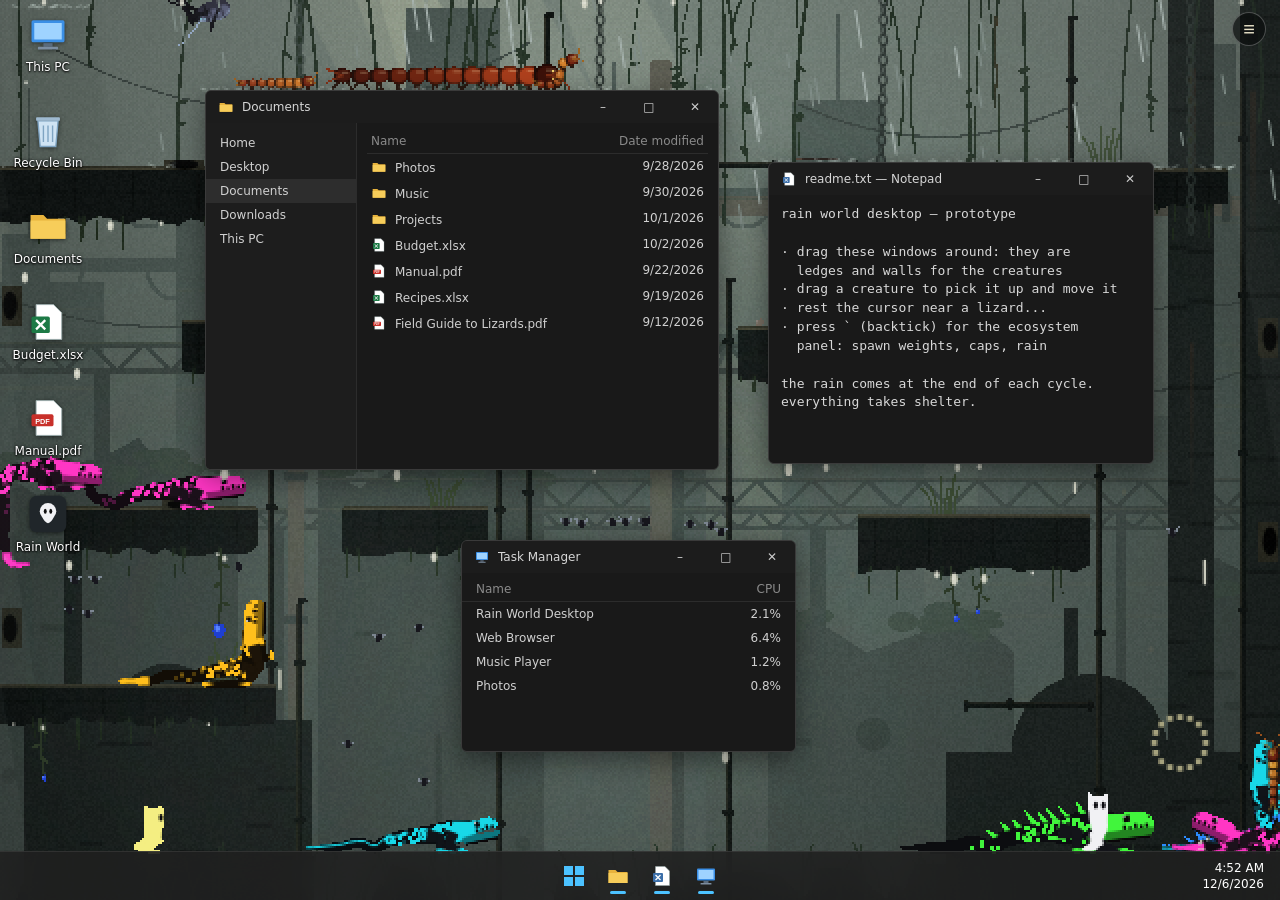
==== index.html @ 084d29f3 "Fliers: noodlefly families and squidcada flocks (first pass) From the Official Rain World Wiki pages" ====
<!doctype html>
<html lang="en">
<head>
<meta charset="utf-8">
<meta name="viewport" content="width=device-width, initial-scale=1">
<link rel="icon" href="data:,">
<title>Rain World Desktop</title>
<link rel="stylesheet" href="css/desktop.css">
</head>
<body>
<!--
  Browser prototype: a live wallpaper of Rain World-style creatures behind a
  mock Windows desktop. The windows, icons and taskbar are real geometry —
  drag them around. Press ` (backtick) for the ecosystem panel.

  ?nodesktop=1   wallpaper only (no mock windows/icons/taskbar)
-->
<canvas id="wallpaper"></canvas>
<div id="desktop"></div>
<div id="ui"></div>

<script src="js/util.js"></script>
<script src="js/config.js"></script>
<script src="js/world.js"></script>
<script src="js/nav.js"></script>
<script src="js/background.js"></script>
<script src="js/drips.js"></script>
<script src="js/items.js"></script>
<script src="js/weapons.js"></script>
<script src="js/creatures/base.js"></script>
<script src="js/creatures/lizard.js"></script>
<script src="js/creatures/slugcat.js"></script>
<script src="js/creatures/daddy.js"></script>
<script src="js/creatures/dropwig.js"></script>
<script src="js/creatures/batfly.js"></script>
<script src="js/creatures/noodlefly.js"></script>
<script src="js/creatures/squidcada.js"></script>
<script src="js/creatures/centipede.js"></script>
<script src="js/ecosystem.js"></script>
<script src="js/engine.js"></script>
<script src="js/geometry/mock-desktop.js"></script>
<script src="js/debug-panel.js"></script>
<script>
(function () {
  const q = new URLSearchParams(location.search);
  const cfg = RW.loadConfig();
  if (q.get('seed')) cfg.world.seed = +q.get('seed');
  if (q.get('palette')) cfg.world.palette = q.get('palette');

  const desktopRoot = document.getElementById('desktop');
  let provider;
  if (q.get('nodesktop') === '1') {
    provider = { poll: () => ({ rects: [], cursor: { x: -9999, y: -9999, inside: false }, clicks: [] }) };
  } else {
    provider = new RW.MockDesktop(desktopRoot);
  }
  const engine = new RW.Engine(document.getElementById('wallpaper'), cfg, provider);
  const panel = new RW.Panel(engine, document.getElementById('ui'));
  if (q.get('panel') === '1') panel.toggle(true);

  let rz;
  window.addEventListener('resize', () => {
    clearTimeout(rz);
    rz = setTimeout(() => engine.resize(), 250);
  });
  document.addEventListener('visibilitychange', () => (document.hidden ? engine.stop() : engine.start()));

  // Test hook: ?paused=1 lets automation step the simulation deterministically.
  window.RW_APP = { engine, panel, provider, step: (n) => engine.step(n) };
  if (q.get('paused') !== '1') engine.start();
  else engine.render();
})();
</script>
</body>
</html>
---- css/desktop.css ----
/* Mock Windows 11 desktop + ecosystem panel. */
html, body {
  margin: 0;
  height: 100%;
  overflow: hidden;
  background: #0b0e0d;
  font-family: "Segoe UI Variable", "Segoe UI", system-ui, -apple-system, Roboto, sans-serif;
  user-select: none;
}

#wallpaper {
  position: fixed;
  inset: 0;
  width: 100vw;
  height: 100vh;
  image-rendering: pixelated;
  z-index: 0;
}

#desktop {
  position: fixed;
  inset: 0;
  z-index: 1;
}

/* ---- desktop icons ---- */
.icons { position: absolute; inset: 0; pointer-events: none; }
.icon {
  position: absolute;
  width: 76px;
  padding: 4px 0 6px;
  border-radius: 4px;
  text-align: center;
  pointer-events: auto;
  cursor: default;
}
.icon:hover { background: rgba(255, 255, 255, 0.12); outline: 1px solid rgba(255, 255, 255, 0.18); }
.icon-img svg { width: 44px; height: 44px; filter: drop-shadow(0 1px 2px rgba(0, 0, 0, 0.5)); }
.icon-label {
  color: #fff;
  font-size: 12px;
  line-height: 1.25;
  text-shadow: 0 1px 2px #000, 0 0 3px #000;
  padding: 0 2px;
  word-wrap: break-word;
}

/* ---- windows ---- */
.win {
  position: absolute;
  display: flex;
  flex-direction: column;
  background: #202020;
  border: 1px solid #3a3a3a;
  border-radius: 6px;
  box-shadow: 0 8px 28px rgba(0, 0, 0, 0.45), 0 0 0 1px rgba(255, 255, 255, 0.05) inset;
  overflow: hidden;
  min-width: 200px;
}
.win-bar {
  height: 32px;
  flex: none;
  display: flex;
  align-items: center;
  gap: 8px;
  padding-left: 12px;
  background: #1c1c1c;
  font-size: 12px;
  color: #d6d6d6;
  cursor: default;
}
.win-ico svg { width: 16px; height: 16px; display: block; }
.win-title { flex: 1; white-space: nowrap; overflow: hidden; text-overflow: ellipsis; }
.win-ctrls { display: flex; height: 100%; }
.win-c { width: 46px; display: flex; align-items: center; justify-content: center; font-size: 12px; color: #cfcfcf; }
.win-c:hover { background: rgba(255, 255, 255, 0.08); }
.win-x:hover { background: #c42b1c; color: #fff; }
.win-body { flex: 1; display: flex; overflow: hidden; background: #191919; font-size: 12px; color: #d0d0d0; }
.win-resize { position: absolute; right: 0; bottom: 0; width: 14px; height: 14px; cursor: nwse-resize; }

.ex-side { width: 150px; flex: none; background: #1d1d1d; border-right: 1px solid #2c2c2c; padding: 8px 0; }
.ex-side div { padding: 5px 14px; }
.ex-side .sel { background: #2d2d2d; }
.ex-main { flex: 1; padding: 6px 10px; overflow: hidden; }
.ex-head, .ex-row { display: flex; justify-content: space-between; padding: 5px 4px; }
.ex-head { color: #8a8a8a; border-bottom: 1px solid #2c2c2c; }
.ex-row i svg { width: 16px; height: 16px; vertical-align: -3px; margin-right: 8px; }
.ex-row:hover { background: #262626; }
.np { margin: 0; padding: 10px 12px; font: 13px/1.45 Consolas, "Cascadia Mono", monospace; color: #d8d8d8; white-space: pre-wrap; }
.tm { flex: 1; padding: 4px 0; }
.tm-row { display: flex; justify-content: space-between; padding: 5px 14px; }
.tm-h { color: #8a8a8a; border-bottom: 1px solid #2c2c2c; }

/* ---- taskbar ---- */
.taskbar {
  position: absolute;
  left: 0;
  right: 0;
  bottom: 0;
  height: 48px;
  background: rgba(32, 32, 32, 0.86);
  backdrop-filter: blur(18px);
  border-top: 1px solid rgba(255, 255, 255, 0.08);
  display: flex;
  align-items: center;
  justify-content: center;
}
.tb-mid { display: flex; gap: 4px; }
.tb-btn {
  width: 40px;
  height: 40px;
  border-radius: 4px;
  display: flex;
  align-items: center;
  justify-content: center;
  position: relative;
}
.tb-btn:hover { background: rgba(255, 255, 255, 0.08); }
.tb-btn svg { width: 24px; height: 24px; }
.tb-app.on::after {
  content: "";
  position: absolute;
  bottom: 2px;
  width: 16px;
  height: 3px;
  border-radius: 2px;
  background: #4cc2ff;
}
.tb-clock {
  position: absolute;
  right: 16px;
  color: #fff;
  font-size: 12px;
  text-align: right;
  white-space: pre;
  line-height: 1.35;
}

/* ---- ecosystem panel ---- */
#ui { position: fixed; z-index: 100000; }
.rw-panel-toggle {
  position: fixed;
  right: 14px;
  top: 12px;
  width: 34px;
  height: 34px;
  border-radius: 50%;
  border: 1px solid rgba(255, 255, 255, 0.25);
  background: rgba(10, 14, 13, 0.7);
  color: #e8e2c8;
  font-size: 20px;
  cursor: pointer;
  z-index: 100001;
}
.rw-panel {
  position: fixed;
  top: 0;
  right: 0;
  bottom: 48px;
  width: 400px;
  max-width: 100vw;
  overflow-y: auto;
  background: rgba(9, 12, 12, 0.93);
  border-left: 1px solid rgba(255, 255, 255, 0.1);
  color: #d9d4bd;
  font: 12px/1.4 "Cascadia Mono", Consolas, ui-monospace, monospace;
  padding: 10px 14px 20px;
  box-sizing: border-box;
  transform: translateX(105%);
  transition: transform 0.2s ease;
  z-index: 100002;
}
.rw-panel.open { transform: none; }
.rw-panel .ph { display: flex; justify-content: space-between; align-items: center; letter-spacing: 0.2em; color: #fff; margin-bottom: 6px; }
.rw-panel .stats { white-space: pre-wrap; color: #9fb7a8; margin-bottom: 8px; font-size: 11px; }
.rw-panel .sec { border-top: 1px solid rgba(255, 255, 255, 0.1); padding: 8px 0 6px; }
.rw-panel .sec.collapsed { padding-bottom: 2px; }
.rw-panel .sec.collapsed .sb { display: none; }
.rw-panel button.st {
  display: flex;
  align-items: center;
  gap: 6px;
  width: 100%;
  margin: 0 0 6px;
  padding: 2px 0;
  background: none;
  border: 0;
  color: #fff;
  font: inherit;
  font-size: 11px;
  letter-spacing: 0.08em;
  text-transform: uppercase;
  text-align: left;
  cursor: pointer;
}
.rw-panel button.st:hover { color: #ffcf7a; background: none; }
.rw-panel button.st:focus-visible { outline: 1px solid #9fb7a8; outline-offset: 2px; }
.rw-panel .st .caret { width: 10px; color: #9fb7a8; }
.rw-panel .presets { border-top: 1px solid rgba(255, 255, 255, 0.1); padding: 8px 0 6px; margin-bottom: 6px; }
.rw-panel .presets .row .lbl { width: 70px; color: #fff; }
.rw-panel .presets .note { color: #9fb7a8; font-size: 11px; margin: 2px 0 0 78px; min-height: 1.4em; }
.rw-panel .row { display: flex; align-items: center; gap: 8px; margin: 3px 0; }
.rw-panel .row .lbl { width: 140px; flex: none; color: #b8b29b; }
.rw-panel .row input[type="range"] { flex: 1; min-width: 0; }
.rw-panel .row.chk { gap: 6px; }
.rw-panel .val { width: 34px; text-align: right; color: #fff; }
.rw-panel .sp { display: grid; grid-template-columns: 18px 1fr 120px 42px 26px 24px; gap: 6px; align-items: center; margin: 2px 0; }
.rw-panel .sp-h { color: #7d8a80; font-size: 10px; text-transform: uppercase; }
.rw-panel .wcell { display: flex; align-items: center; gap: 4px; }
.rw-panel .wcell input { width: 84px; }
.rw-panel .wcell .val { width: 26px; }
.rw-panel .num { width: 40px; background: #151b1a; color: #fff; border: 1px solid #333; padding: 1px 3px; font: inherit; }
.rw-panel .now { text-align: center; color: #ffcf7a; }
.rw-panel select { background: #151b1a; color: #fff; border: 1px solid #333; font: inherit; flex: 1; }
.rw-panel textarea {
  width: 100%;
  height: 160px;
  background: #0f1413;
  color: #cfe3d4;
  border: 1px solid #333;
  font: 11px/1.35 Consolas, ui-monospace, monospace;
  box-sizing: border-box;
}
.rw-panel button {
  background: #1d2523;
  color: #e8e2c8;
  border: 1px solid #3a4441;
  border-radius: 3px;
  padding: 3px 8px;
  font: inherit;
  cursor: pointer;
}
.rw-panel button:hover { background: #2a3532; }
.rw-panel button.add { padding: 0; width: 22px; height: 20px; }
.rw-panel button.warn { border-color: #6a3a2a; }
.rw-panel button.x { border: 0; background: none; font-size: 14px; }
.rw-panel .btns { display: flex; flex-wrap: wrap; gap: 6px; margin-top: 6px; }
.rw-panel .msg { color: #ffcf7a; min-height: 1.4em; margin-top: 6px; }
.rw-panel input[type="range"] { accent-color: #c9b77a; }

@media (max-width: 520px) {
  .rw-panel { width: 100vw; }
  .rw-panel .sp { grid-template-columns: 18px 1fr 96px 38px 24px 22px; }
  .rw-panel .wcell input { width: 60px; }
}
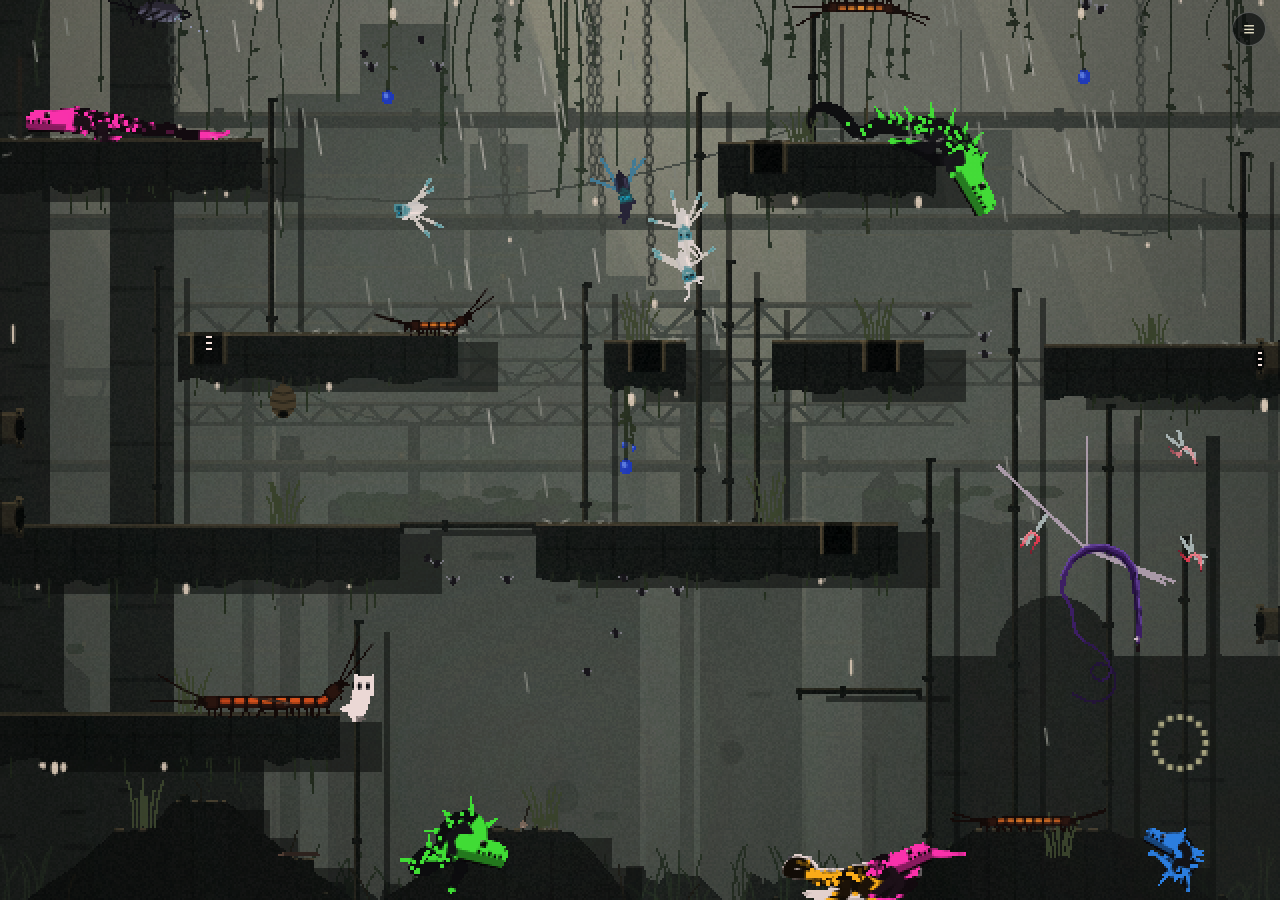
==== commit 66827327: "WIP: experimental Rain World room layout, pits, water, sky openings, passages - New World layout opt" ====
--- a/index.html
+++ b/index.html
@@ -9,11 +9,14 @@
 </head>
 <body>
 <!--
-  Browser prototype: a live wallpaper of Rain World-style creatures behind a
-  mock Windows desktop. The windows, icons and taskbar are real geometry —
-  drag them around. Press ` (backtick) for the ecosystem panel.
+  Browser version: a live wallpaper of Rain World-style creatures. Press
+  ` (backtick) for the ecosystem panel; press on a creature to pick it up.
+  (Desktop windows as geometry are a feature of the Lively wallpaper build,
+  wallpaper.html, which gets them from the real desktop.)
 
-  ?nodesktop=1   wallpaper only (no mock windows/icons/taskbar)
+  ?desktop=1     a mock Windows desktop on top (windows, icons and taskbar
+                 the creatures treat as ledges; used by the smoke test)
+  ?nodesktop=1   no pointer either
 -->
 <canvas id="wallpaper"></canvas>
 <div id="desktop"></div>
@@ -23,6 +26,7 @@
 <script src="js/config.js"></script>
 <script src="js/world.js"></script>
 <script src="js/nav.js"></script>
+<script src="js/rooms.js"></script>
 <script src="js/background.js"></script>
 <script src="js/drips.js"></script>
 <script src="js/items.js"></script>
@@ -52,7 +56,7 @@
   if (q.get('nodesktop') === '1') {
     provider = { poll: () => ({ rects: [], cursor: { x: -9999, y: -9999, inside: false }, clicks: [] }) };
   } else {
-    provider = new RW.MockDesktop(desktopRoot);
+    provider = new RW.MockDesktop(desktopRoot, { bare: q.get('desktop') !== '1' });
   }
   const engine = new RW.Engine(document.getElementById('wallpaper'), cfg, provider);
   const panel = new RW.Panel(engine, document.getElementById('ui'));
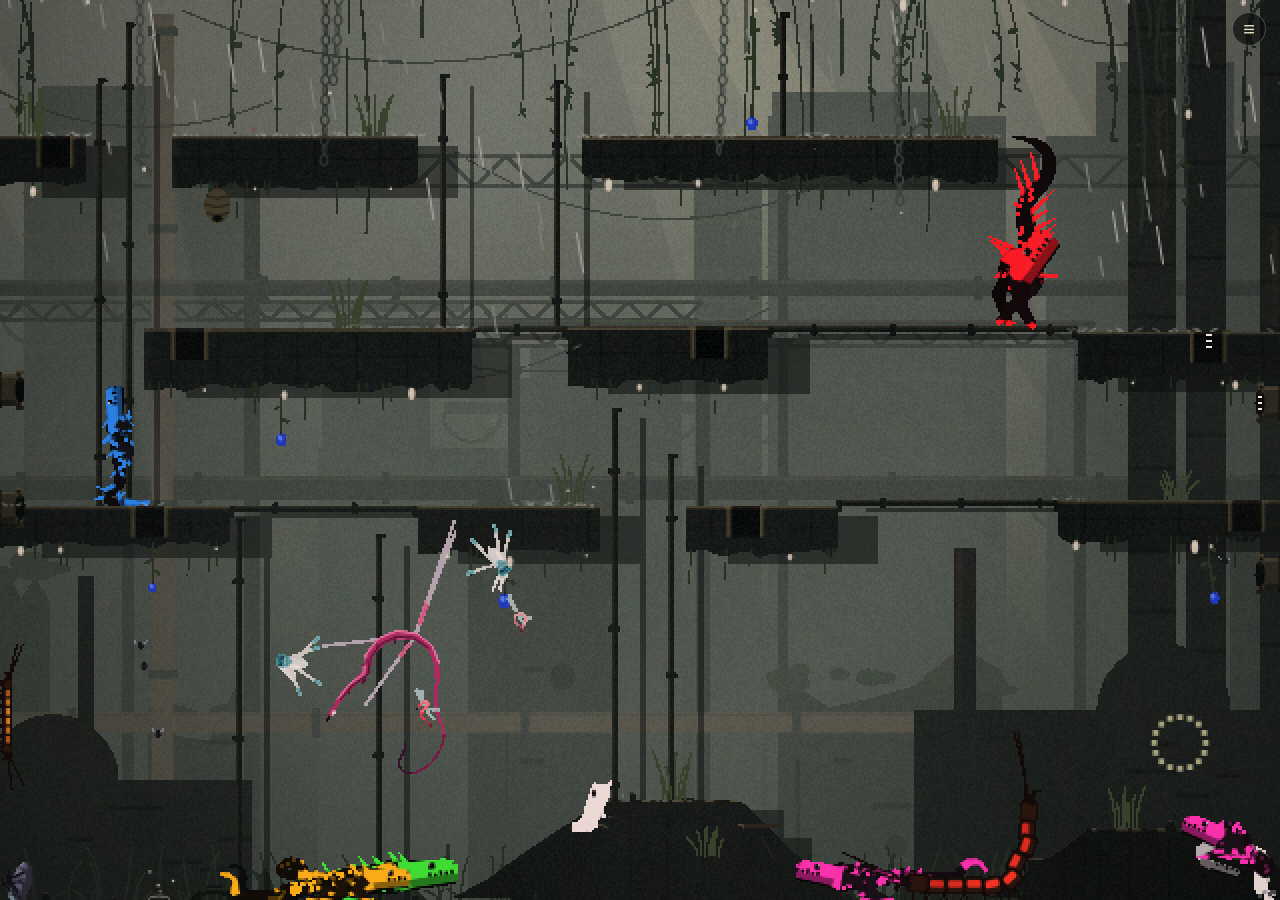
==== commit 613c66c5: "Experimental: water simulation, swimming, open-top waterfalls, junk and waterside decor, lizard zone" ====
--- a/index.html
+++ b/index.html
@@ -27,6 +27,7 @@
 <script src="js/world.js"></script>
 <script src="js/nav.js"></script>
 <script src="js/rooms.js"></script>
+<script src="js/water.js"></script>
 <script src="js/background.js"></script>
 <script src="js/drips.js"></script>
 <script src="js/items.js"></script>
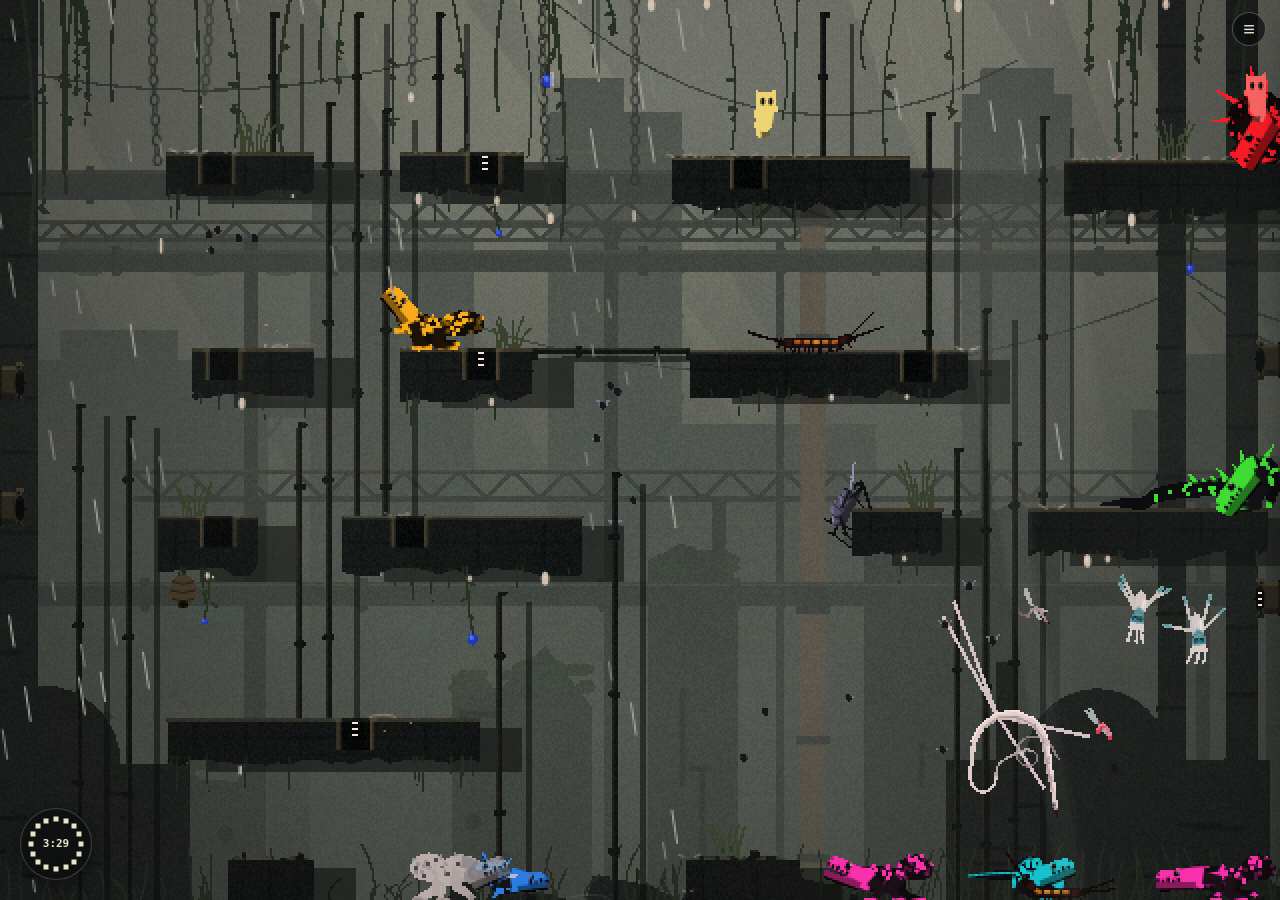
==== commit 797b26f2: "UX pass: floating panel, click-for-label, rain radial menu; inlet pipes so every room floods The sid" ====
--- a/index.html
+++ b/index.html
@@ -44,6 +44,7 @@
 <script src="js/ecosystem.js"></script>
 <script src="js/engine.js"></script>
 <script src="js/geometry/mock-desktop.js"></script>
+<script src="js/ui/radial.js"></script>
 <script src="js/debug-panel.js"></script>
 <script>
 (function () {
--- a/css/desktop.css
+++ b/css/desktop.css
@@ -154,24 +154,43 @@
 }
 .rw-panel {
   position: fixed;
-  top: 0;
-  right: 0;
-  bottom: 48px;
+  top: 14px;
+  right: 14px;
+  bottom: 14px;
   width: 400px;
-  max-width: 100vw;
+  max-width: calc(100vw - 28px);
   overflow-y: auto;
-  background: rgba(9, 12, 12, 0.93);
-  border-left: 1px solid rgba(255, 255, 255, 0.1);
+  background: rgba(9, 12, 12, 0.7);
+  -webkit-backdrop-filter: blur(8px);
+  backdrop-filter: blur(8px);
+  border: 1px solid rgba(255, 255, 255, 0.12);
+  border-radius: 14px;
+  box-shadow: 0 10px 40px rgba(0, 0, 0, 0.45);
   color: #d9d4bd;
   font: 12px/1.4 "Cascadia Mono", Consolas, ui-monospace, monospace;
-  padding: 10px 14px 20px;
+  padding: 0 14px 20px;
   box-sizing: border-box;
-  transform: translateX(105%);
-  transition: transform 0.2s ease;
+  transform: translateX(calc(100% + 28px));
+  transition: transform 0.22s ease;
   z-index: 100002;
 }
 .rw-panel.open { transform: none; }
-.rw-panel .ph { display: flex; justify-content: space-between; align-items: center; letter-spacing: 0.2em; color: #fff; margin-bottom: 6px; }
+.rw-panel .ph {
+  /* (stays put while the panel scrolls, so the close button is always there) */
+  position: sticky;
+  top: 0;
+  z-index: 2;
+  display: flex;
+  justify-content: space-between;
+  align-items: center;
+  letter-spacing: 0.2em;
+  color: #fff;
+  margin: 0 -14px 6px;
+  padding: 10px 10px 8px 14px;
+  background: rgba(9, 12, 12, 0.88);
+  border-bottom: 1px solid rgba(255, 255, 255, 0.08);
+  border-radius: 14px 14px 0 0;
+}
 .rw-panel .stats { white-space: pre-wrap; color: #9fb7a8; margin-bottom: 8px; font-size: 11px; }
 .rw-panel .sec { border-top: 1px solid rgba(255, 255, 255, 0.1); padding: 8px 0 6px; }
 .rw-panel .sec.collapsed { padding-bottom: 2px; }
@@ -233,13 +252,96 @@
 .rw-panel button:hover { background: #2a3532; }
 .rw-panel button.add { padding: 0; width: 22px; height: 20px; }
 .rw-panel button.warn { border-color: #6a3a2a; }
-.rw-panel button.x { border: 0; background: none; font-size: 14px; }
+.rw-panel button.x { border: 0; background: rgba(255, 255, 255, 0.06); font-size: 14px; width: 28px; height: 28px; border-radius: 50%; padding: 0; }
+.rw-panel button.x:hover { background: rgba(255, 255, 255, 0.16); }
 .rw-panel .btns { display: flex; flex-wrap: wrap; gap: 6px; margin-top: 6px; }
 .rw-panel .msg { color: #ffcf7a; min-height: 1.4em; margin-top: 6px; }
 .rw-panel input[type="range"] { accent-color: #c9b77a; }
 
 @media (max-width: 520px) {
-  .rw-panel { width: 100vw; }
+  .rw-panel { width: calc(100vw - 28px); }
   .rw-panel .sp { grid-template-columns: 18px 1fr 96px 38px 24px 22px; }
   .rw-panel .wcell input { width: 60px; }
 }
+
+/* ---- corner radial menu (js/ui/radial.js) ---- */
+.rw-radial-hub {
+  border-radius: 50%;
+  border: 1px solid rgba(255, 255, 255, 0.2);
+  background: rgba(9, 12, 12, 0.62);
+  -webkit-backdrop-filter: blur(6px);
+  backdrop-filter: blur(6px);
+  box-shadow: 0 4px 18px rgba(0, 0, 0, 0.4);
+  padding: 0;
+  cursor: pointer;
+  z-index: 100003;
+  transition: transform 0.15s ease, border-color 0.15s ease;
+}
+.rw-radial-hub:hover, .rw-radial-hub.open { transform: scale(1.06); border-color: rgba(255, 207, 122, 0.6); }
+.rw-radial-hub:focus-visible { outline: 2px solid #ffcf7a; outline-offset: 3px; }
+.rw-radial-hub canvas { display: block; pointer-events: none; }
+.rw-radial { position: fixed; inset: 0; pointer-events: none; z-index: 100002; }
+.rw-radial-shade {
+  border-radius: 50%;
+  background: radial-gradient(circle, rgba(6, 8, 8, 0.6) 0%, rgba(6, 8, 8, 0.45) 55%, rgba(6, 8, 8, 0) 72%);
+  opacity: 0;
+  transform: scale(0.4);
+  transition: opacity 0.2s ease, transform 0.25s ease;
+}
+.rw-radial.open .rw-radial-shade { opacity: 1; transform: none; }
+.rw-radial-item {
+  pointer-events: none;
+  display: flex;
+  flex-direction: column;
+  align-items: center;
+  justify-content: center;
+  padding: 0;
+  border: 0;
+  background: none;
+  color: #e8e2c8;
+  font: 11px/1.2 "Cascadia Mono", Consolas, ui-monospace, monospace;
+  cursor: pointer;
+  opacity: 0;
+  transform: scale(0.3);
+  transition: opacity 0.16s ease, transform 0.2s cubic-bezier(0.3, 1.4, 0.5, 1);
+  transition-delay: 0s;
+  touch-action: none;
+}
+.rw-radial.open .rw-radial-item { pointer-events: auto; opacity: 1; transform: none; transition-delay: var(--d, 0ms); }
+.rw-radial-item .face {
+  position: relative;
+  display: flex;
+  align-items: center;
+  justify-content: center;
+  width: 100%;
+  height: 100%;
+  border-radius: 50%;
+  background: rgba(14, 18, 17, 0.82);
+  border: 1px solid rgba(255, 255, 255, 0.16);
+  box-shadow: 0 3px 12px rgba(0, 0, 0, 0.45);
+  box-sizing: border-box;
+  transition: background 0.12s ease, border-color 0.12s ease;
+}
+.rw-radial-item:hover .face { border-color: rgba(255, 207, 122, 0.7); }
+.rw-radial-item:focus-visible .face { outline: 2px solid #ffcf7a; outline-offset: 2px; }
+.rw-radial-item .icon { font-size: 19px; line-height: 1; }
+.rw-radial-item .lbl {
+  position: absolute;
+  top: calc(100% + 3px);
+  left: 50%;
+  transform: translateX(-50%);
+  white-space: nowrap;
+  color: #cfc9b0;
+  text-shadow: 0 1px 3px #000;
+  font-size: 10px;
+}
+.rw-radial-toggle.on .face { background: rgba(201, 183, 122, 0.32); border-color: rgba(255, 207, 122, 0.75); }
+.rw-radial-toggle:not(.on) .icon { opacity: 0.45; }
+.rw-radial-item.flash .face { background: rgba(255, 207, 122, 0.45); }
+.rw-radial-dial .gauge { position: absolute; inset: 2px; width: calc(100% - 4px); height: calc(100% - 4px); }
+.rw-radial-dial .gauge path { fill: none; stroke-width: 4; stroke-linecap: round; }
+.rw-radial-dial .gauge .track { stroke: rgba(255, 255, 255, 0.12); }
+.rw-radial-dial .gauge .fill { stroke: #c9b77a; }
+.rw-radial-dial .val { position: relative; font-size: 12px; color: #fff; }
+.rw-radial-dial { cursor: ns-resize; }
+.rw-radial-dial.turning .face { border-color: #ffcf7a; background: rgba(30, 36, 34, 0.92); }
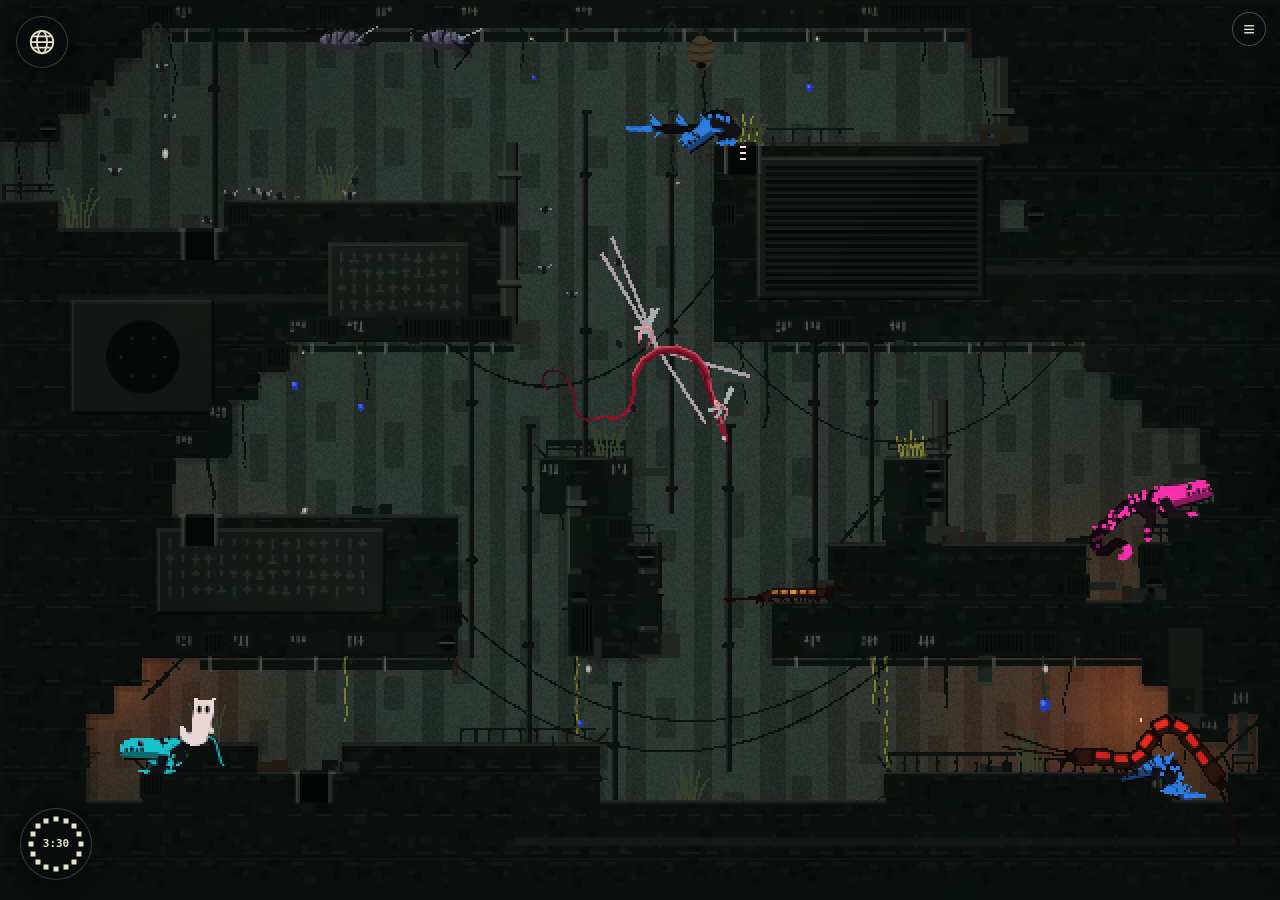
==== commit 9e3703ff: "Rooms by default, tiers and scatter merged into 'ledges', tighter radial menus, streams end at the f" ====
--- a/index.html
+++ b/index.html
@@ -52,6 +52,7 @@
   const cfg = RW.loadConfig();
   if (q.get('seed')) cfg.world.seed = +q.get('seed');
   if (q.get('palette')) cfg.world.palette = q.get('palette');
+  if (q.get('layout')) cfg.world.layout = q.get('layout'); // (the tests pin one)
 
   const desktopRoot = document.getElementById('desktop');
   let provider;
--- a/css/desktop.css
+++ b/css/desktop.css
@@ -280,6 +280,8 @@
 .rw-radial-hub:hover, .rw-radial-hub.open { transform: scale(1.06); border-color: rgba(255, 207, 122, 0.6); }
 .rw-radial-hub:focus-visible { outline: 2px solid #ffcf7a; outline-offset: 3px; }
 .rw-radial-hub canvas { display: block; pointer-events: none; }
+.rw-world { color: #e8e2c8; }
+.rw-world svg { display: block; width: 60%; height: 60%; margin: auto; fill: none; stroke: currentColor; stroke-width: 1.4; pointer-events: none; }
 .rw-radial { position: fixed; inset: 0; pointer-events: none; z-index: 100002; }
 .rw-radial-shade {
   border-radius: 50%;
@@ -325,6 +327,7 @@
 .rw-radial-item:hover .face { border-color: rgba(255, 207, 122, 0.7); }
 .rw-radial-item:focus-visible .face { outline: 2px solid #ffcf7a; outline-offset: 2px; }
 .rw-radial-item .icon { font-size: 19px; line-height: 1; }
+.rw-radial-item .icon.text { font-size: 9px; letter-spacing: -0.02em; white-space: nowrap; }
 .rw-radial-item .lbl {
   position: absolute;
   top: calc(100% + 3px);
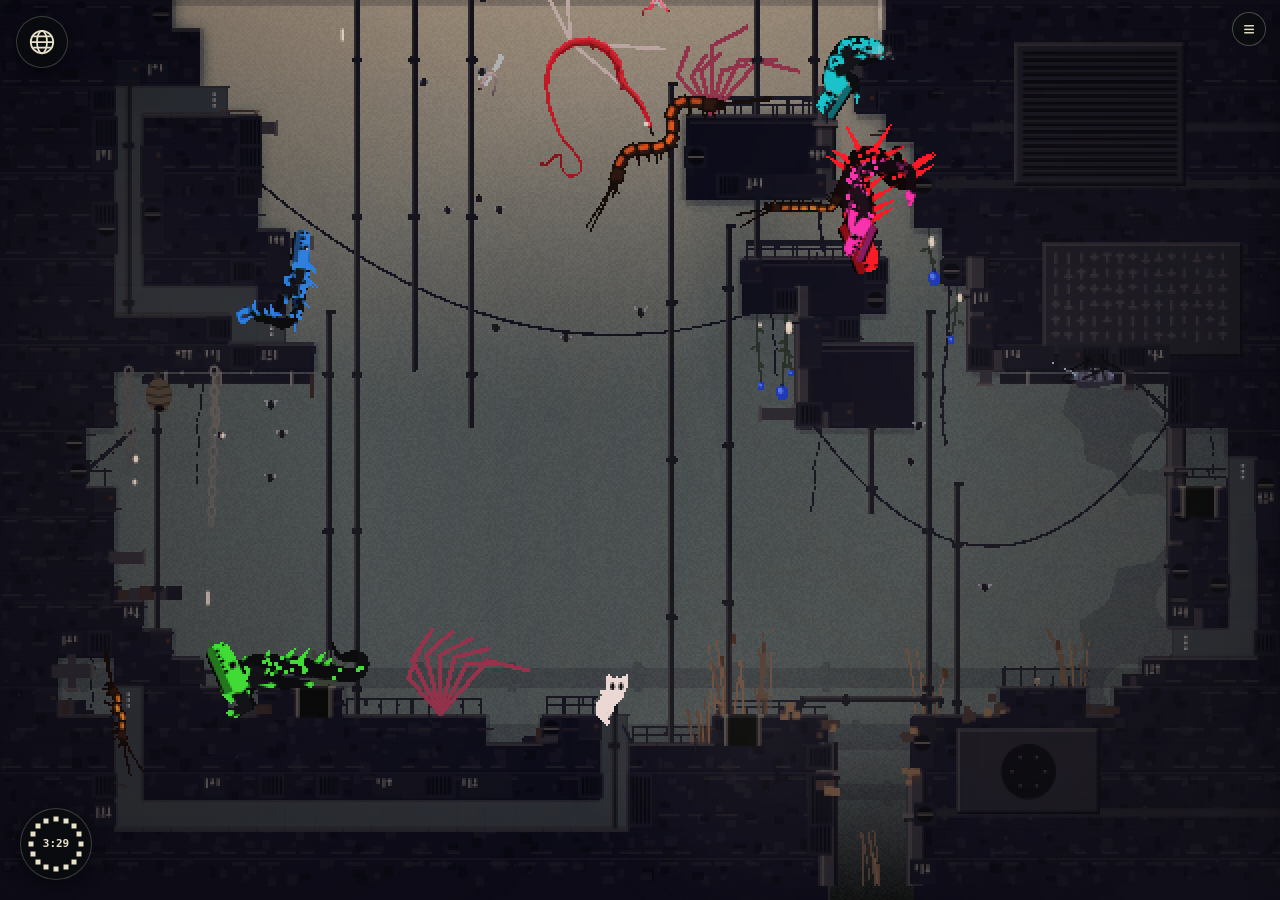
==== commit 88add860: "Creature menu on tap (kill, hungry, path, AI state); touch-friendly controls - Tapping a creature op" ====
--- a/index.html
+++ b/index.html
@@ -45,6 +45,7 @@
 <script src="js/engine.js"></script>
 <script src="js/geometry/mock-desktop.js"></script>
 <script src="js/ui/radial.js"></script>
+<script src="js/ui/creature-menu.js"></script>
 <script src="js/debug-panel.js"></script>
 <script>
 (function () {
--- a/css/desktop.css
+++ b/css/desktop.css
@@ -11,8 +11,11 @@
 #wallpaper {
   position: fixed;
   inset: 0;
+  /* (the engine sets the exact size in px; dvh is the visible height on
+     iPad/iPhone Safari, where 100vh runs on under the toolbars) */
   width: 100vw;
   height: 100vh;
+  height: 100dvh;
   image-rendering: pixelated;
   z-index: 0;
 }
@@ -341,6 +344,25 @@
 .rw-radial-toggle.on .face { background: rgba(201, 183, 122, 0.32); border-color: rgba(255, 207, 122, 0.75); }
 .rw-radial-toggle:not(.on) .icon { opacity: 0.45; }
 .rw-radial-item.flash .face { background: rgba(255, 207, 122, 0.45); }
+/* the creature menu (js/ui/creature-menu.js): a small arc over a creature */
+.rw-radial.rw-cmenu { inset: auto; left: 0; top: 0; width: 0; height: 0; z-index: 100004; }
+.rw-cmenu .rw-radial-item { position: absolute; }
+.rw-cmenu .icon { display: flex; width: 22px; height: 22px; }
+.rw-cmenu .icon svg { display: block; width: 22px; height: 22px; fill: none; stroke: currentColor; stroke-width: 1.7; stroke-linecap: round; stroke-linejoin: round; }
+.rw-cmenu .icon svg .fill { fill: currentColor; stroke: none; }
+.rw-cmenu .rw-radial-toggle:not(.on) .icon { opacity: 0.7; }
+.rw-cmenu .rw-radial-toggle.on .face { background: rgba(74, 64, 36, 0.94); color: #ffe2a8; }
+.rw-cmenu .rw-radial-item:disabled { cursor: default; }
+.rw-cmenu .rw-radial-item:disabled .face { opacity: 0.35; }
+.rw-cmenu .rw-radial-item:disabled .lbl { opacity: 0.5; }
+
+/* touch: no double-tap zoom or long-press callouts on the controls, and no
+   panning or pinching the page while a finger drags a creature */
+#wallpaper, #desktop { touch-action: none; -webkit-touch-callout: none; -webkit-user-select: none; user-select: none; }
+.rw-radial-hub, .rw-radial-item, .rw-panel-toggle, .rw-panel button { touch-action: manipulation; -webkit-tap-highlight-color: transparent; }
+@media (pointer: coarse) {
+  .rw-panel-toggle { width: 44px; height: 44px; }
+}
 .rw-radial-dial .gauge { position: absolute; inset: 2px; width: calc(100% - 4px); height: calc(100% - 4px); }
 .rw-radial-dial .gauge path { fill: none; stroke-width: 4; stroke-linecap: round; }
 .rw-radial-dial .gauge .track { stroke: rgba(255, 255, 255, 0.12); }
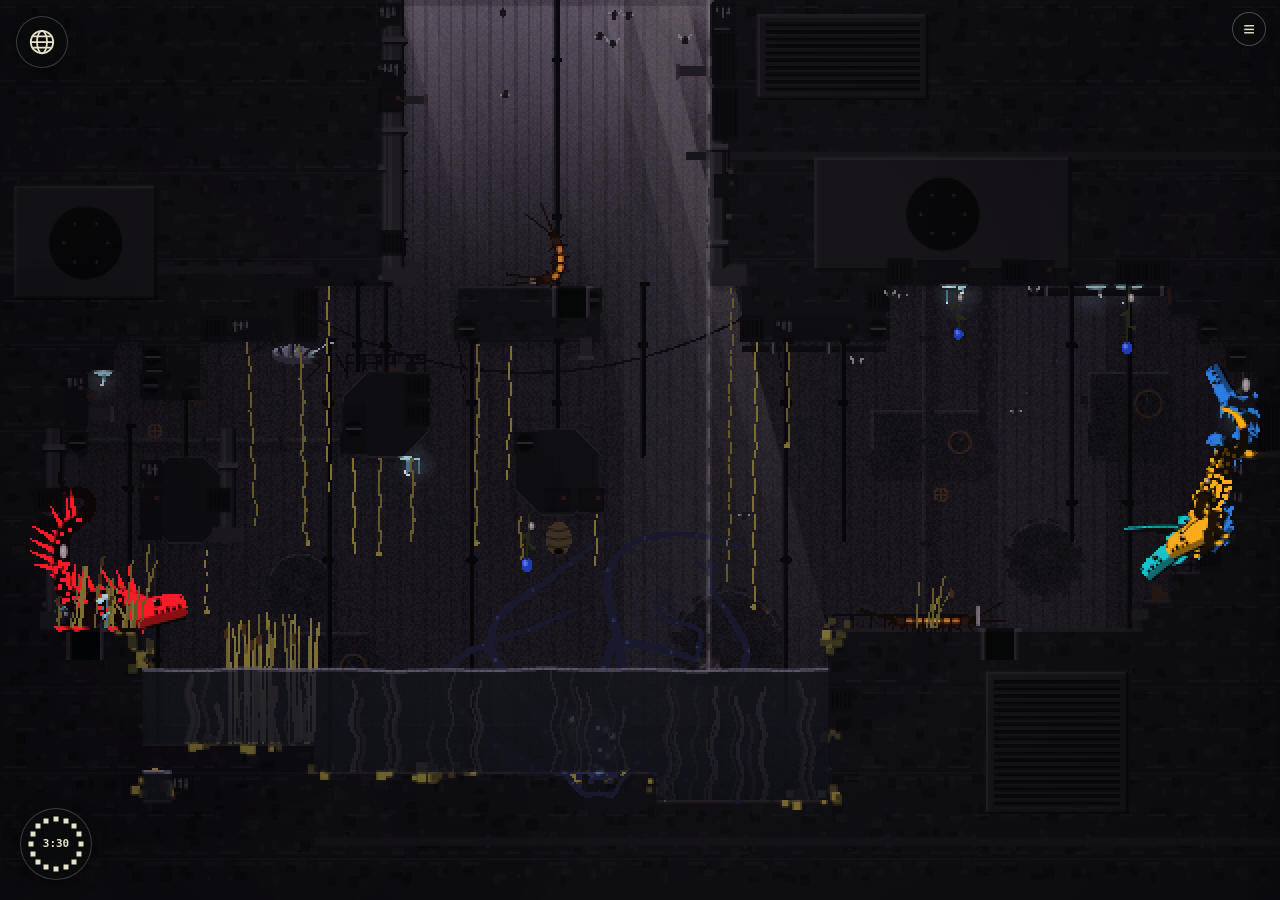
==== commit 74f73f9a: "Decor split into foreground plants and background props - Foreground (js/foliage.js): the plants (re" ====
--- a/index.html
+++ b/index.html
@@ -28,6 +28,7 @@
 <script src="js/nav.js"></script>
 <script src="js/rooms.js"></script>
 <script src="js/water.js"></script>
+<script src="js/foliage.js"></script>
 <script src="js/background.js"></script>
 <script src="js/drips.js"></script>
 <script src="js/items.js"></script>
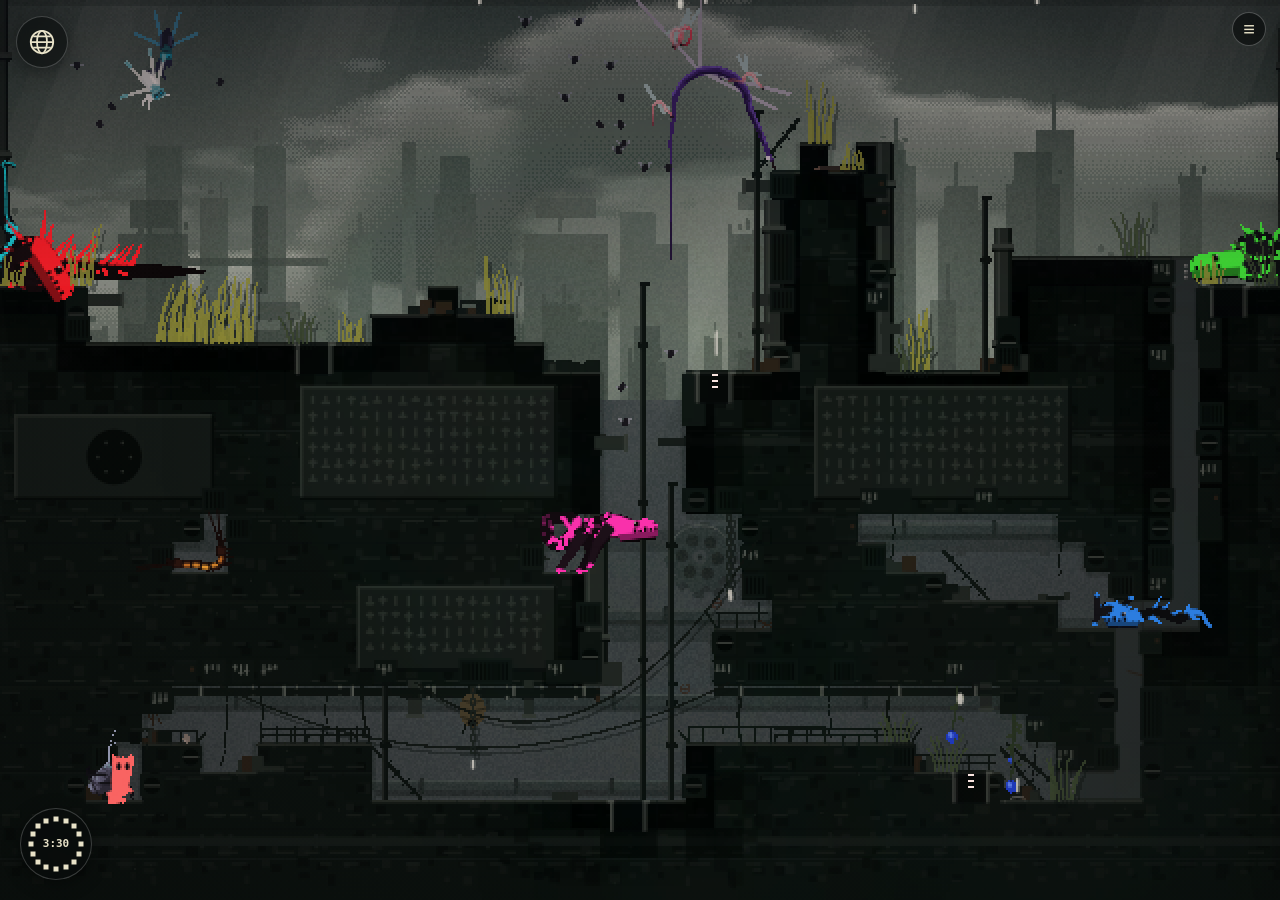
==== commit 3ed49460: "Passing clouds: procedural drifting clouds and their moving shadows - js/sky.js: a tileable fractal " ====
--- a/index.html
+++ b/index.html
@@ -29,6 +29,7 @@
 <script src="js/rooms.js"></script>
 <script src="js/water.js"></script>
 <script src="js/foliage.js"></script>
+<script src="js/sky.js"></script>
 <script src="js/background.js"></script>
 <script src="js/drips.js"></script>
 <script src="js/items.js"></script>
